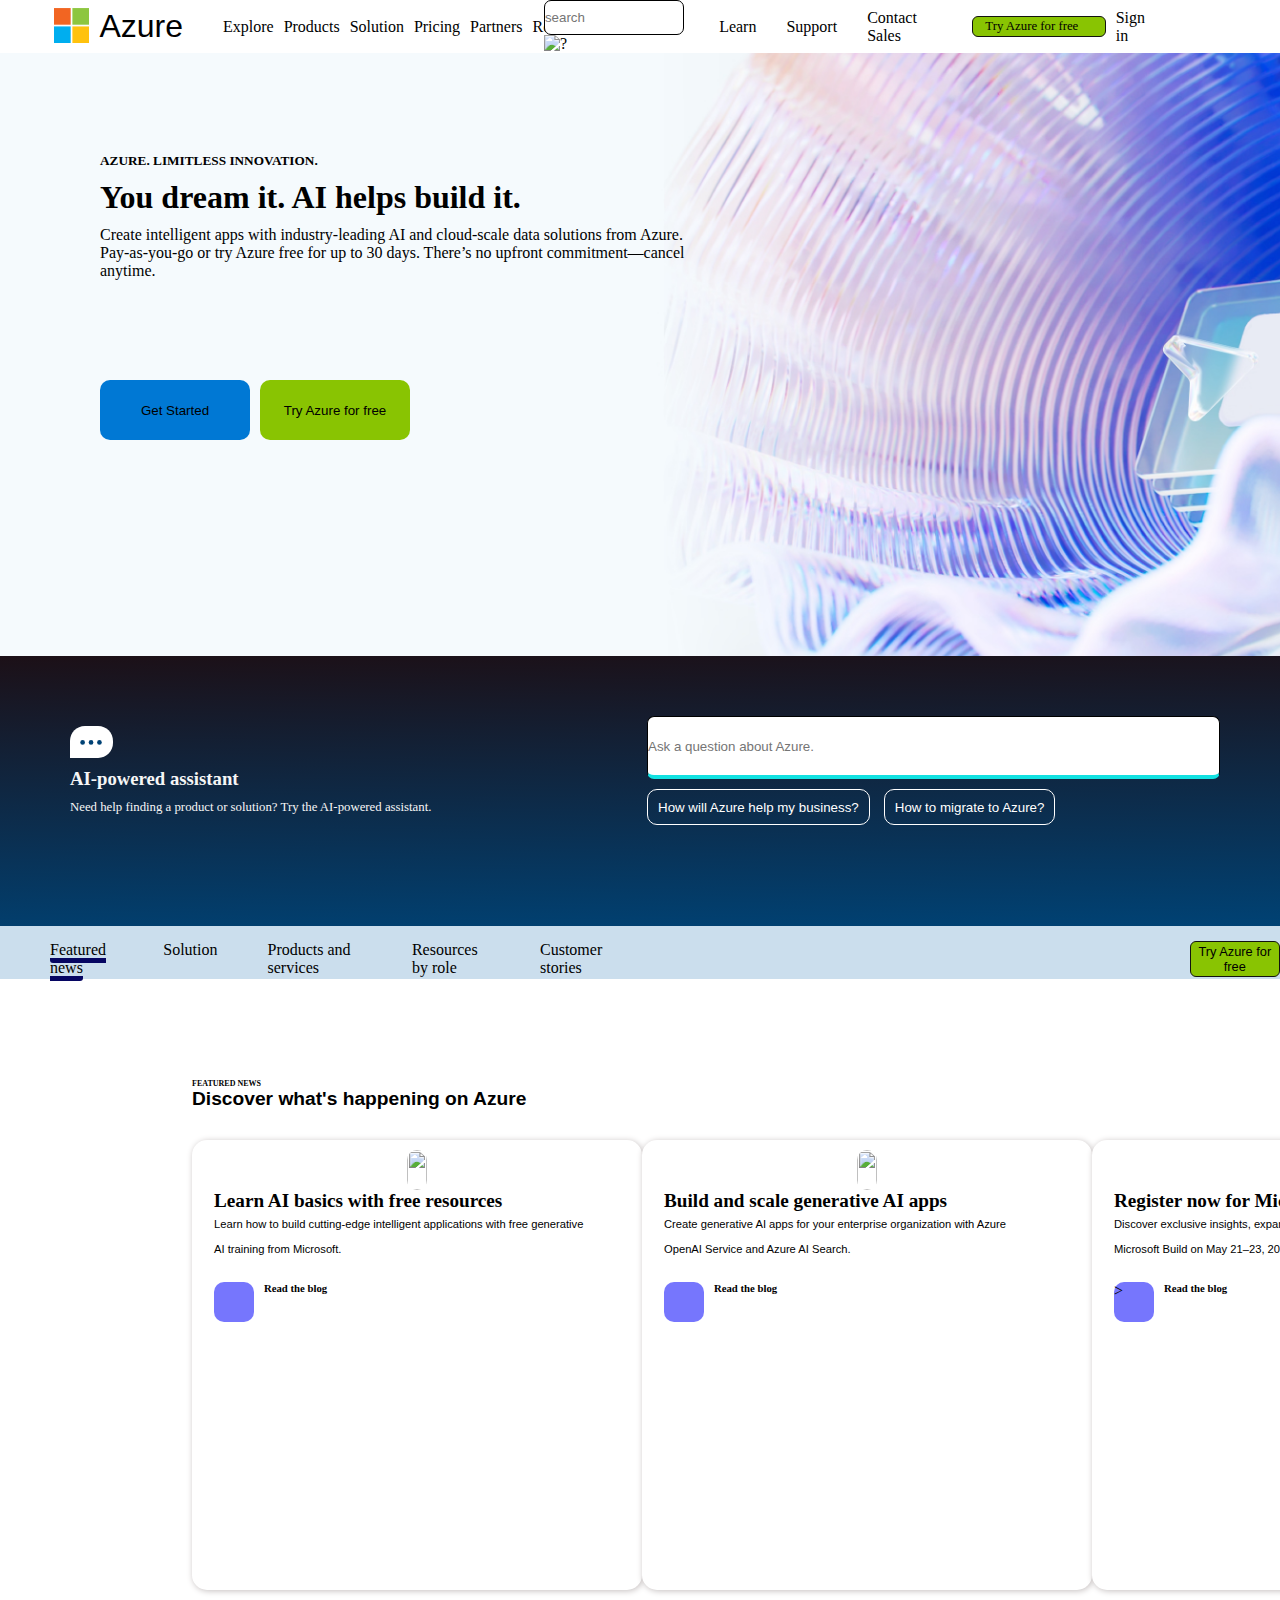
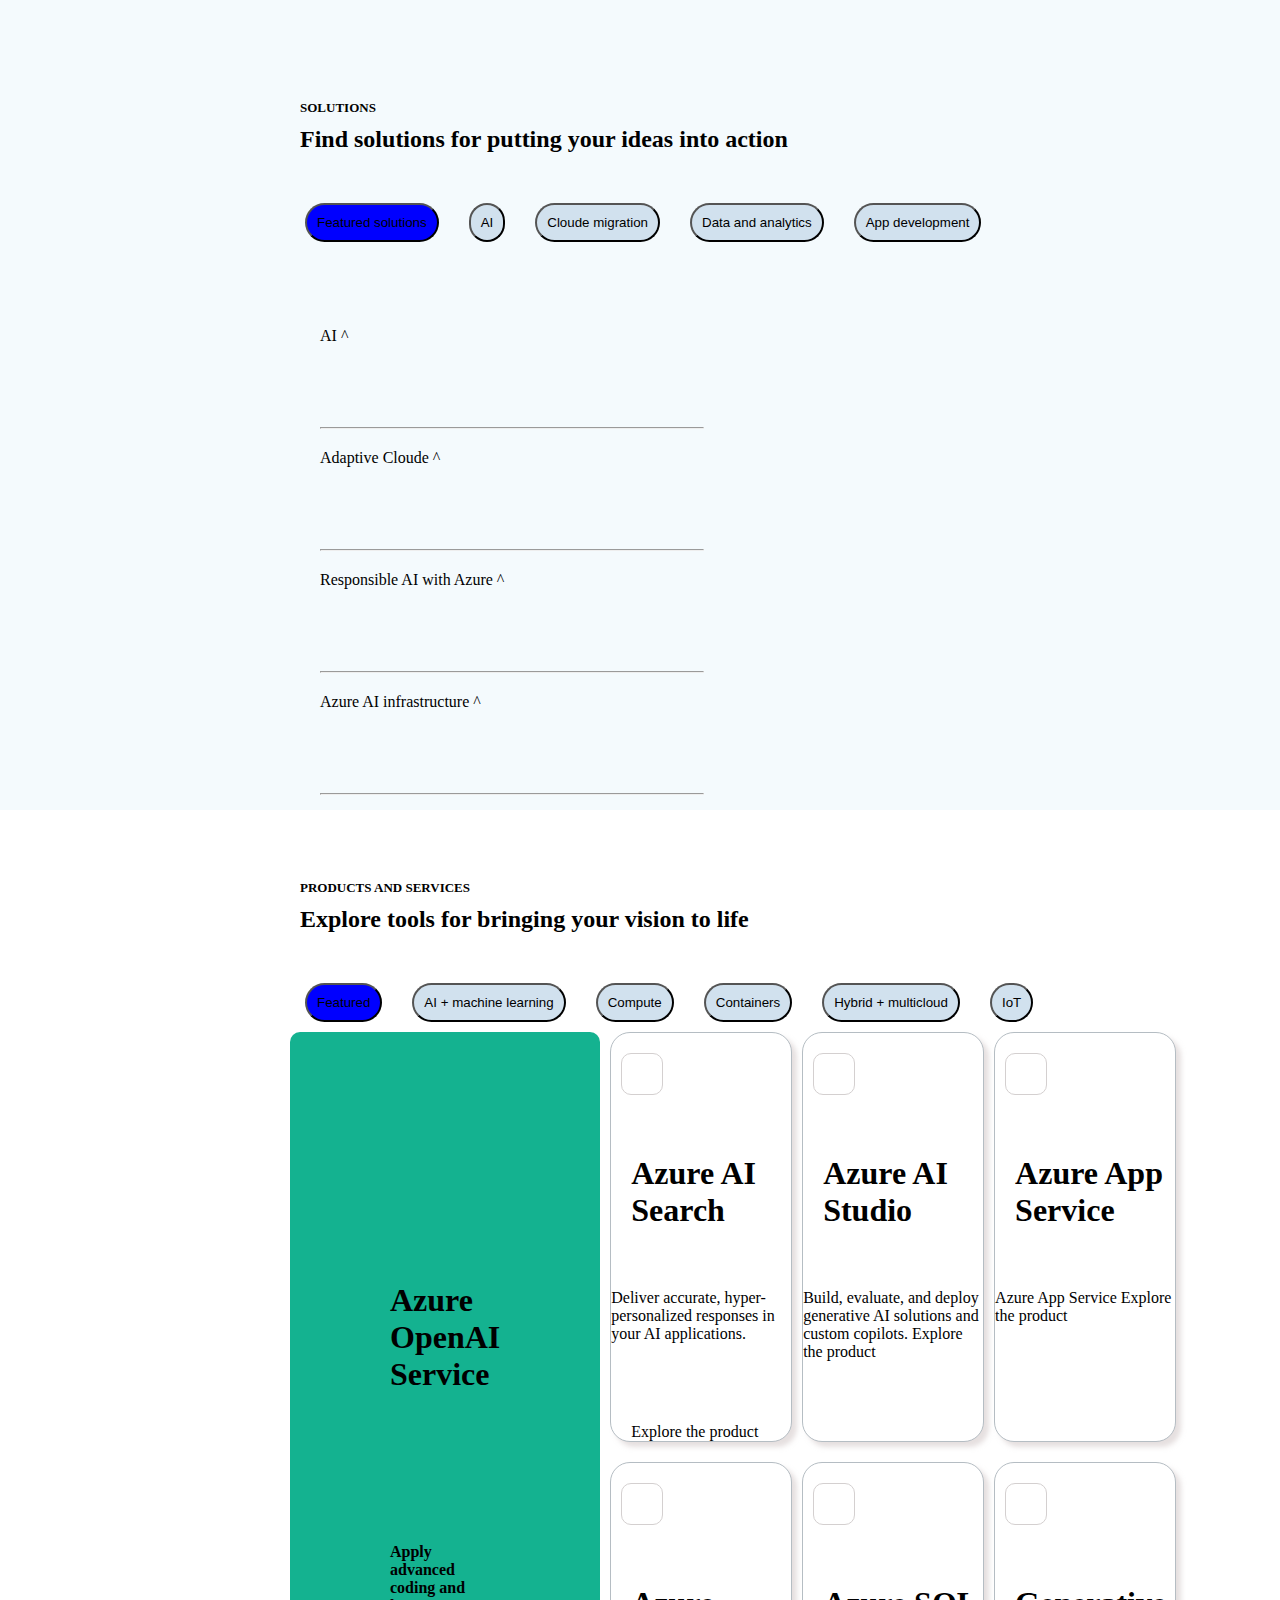
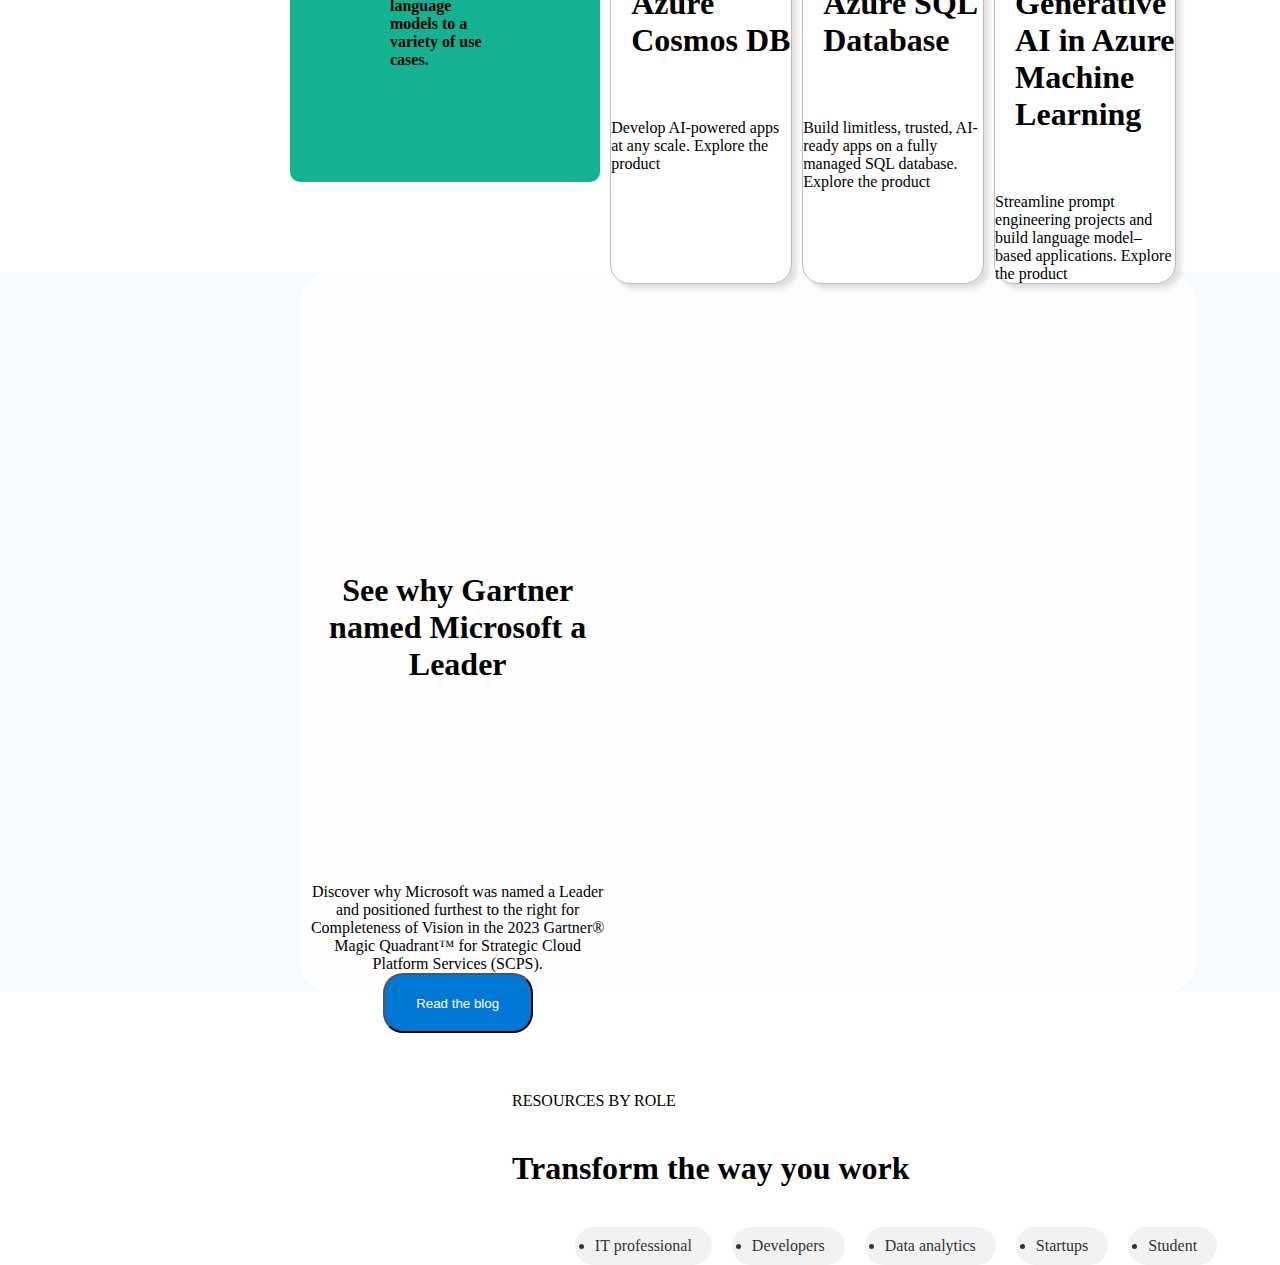
==== index.html @ a3376de7 "second" ====
<html lang="en">
  <head>
    <meta charset="UTF-8" />
    <meta name="viewport" content="width=device-width, initial-scale=1.0" />
    <link rel="stylesheet" href="./style.css" />
    <title>Document</title>
  </head>  <body>
    <header>
    
        <div class="left">
          <div class="logo">
            <a href=""
              ><img src="./assets/img/logo.png" alt="" class="logo-img"
            /></a>
            <h1>Azure</h1>
          </div>
          <div>
            <ul class="left-li">
              <a href=""> <li>Explore</li></a>
              <a href=""> <li>Products</li></a>
              <a href=""> <li>Solution</li></a>
              <a href=""> <li>Pricing</li></a>
              <a href=""> <li>Partners</li></a>
              <a href=""><li>Resources</li></a>
            </ul>
          </div>
        </div>
        <div class="right">
          <div class="search">
            <input type="text" name="search" placeholder="search" />
            <img src="" alt="?" />
          </div>
          <div>
            <ul class="right-li">
              <a href=""> <li>Learn</li></a>
              <a href=""><li>Support</li></a>
              <a href=""><li>Contact Sales</li></a>
              <a href="" class="try-azure"><li>Try Azure for free</li></a>
              <a href=""><li>Sign in</li></a>
            </ul>
          </div>
        </div>
    </header>


    <section class="banner">
      <div class="banner-text">
        <h5>AZURE. LIMITLESS INNOVATION. </h6>
          <h1>You dream it. AI helps build it.</h1>
          <p> Create intelligent apps with industry-leading AI and cloud-scale data solutions from Azure. Pay-as-you-go or try Azure free for up to 30 days. There’s no upfront commitment—cancel anytime.
          </p>
    <div class="buttons">
      <div class="start">
        <button>Get Started</button>
      </div>
      <div class="try">
        <a href=""> <button> Try Azure for free</button></a>
      
      </div>
      </div>
     
</div>
    </section>


  <section class="ai-chat">
    <div class="ai-left">
  <img src="./assets/img/AI-icon-white.svg" alt="">
      <h3>
        AI-powered assistant
        </h3>
        <p>
          Need help finding a product or solution? Try the AI-powered assistant. 
        </p>
    </div>
<div class="ai-right">
  <input type="text"class="chat-box" placeholder="Ask a question about Azure.">
  <div class="chat-button" >
    <button >How will Azure help my business?</button>
    <button>How to migrate to Azure?</button>
  </div>
</div>
  </section>


<div class="sticky-nav-div">
  <nav class="sticky-nav">
<ul>
  <li ><a href="" style="border-bottom: rgb(6, 6, 98) solid 5px;border-radius: 3px;">Featured news</a></li>
  <li><a href="">Solution</a></li>
  <li><a href="">Products and services</a></li>
  <li><a href="">Resources by role</a></li>  
  <li><a href="">Customer stories</a></li>
  <button>
    Try Azure for free
  </button>
</ul>
  </nav>
</div>


<!-- <section class="news">
<div class="content">
  <div class="title">

    <h3>FEATURED NEWS</h3>
    <h1>Discover what's happening on Azure</h1>
  </div>
<div class="news-list">

  <div class="news-card-container">
  <div class="news-content">
    <div>
      <img src="https://cdn-dynmedia-1.microsoft.com/is/image/microsoftcorp/Desktop-FeaturedNews-Card1-april-refresh?resMode=sharp2&op_usm=1.5,0.65,15,0&wid=416&hei=178&qlt=100&fmt=png-alpha&fit=constrain" alt="">
    </div>
      <h1>Learn AI basics with free resources</h1>
      <p> Learn how to build cutting-edge intelligent applications with free generative AI training from Microsoft.</p>
      <div class="news-read">
          <a href=""></a>
          <h3>Read the blog</h3>
      </div>
    </div>
  <div class="news-content">
     <div>
      <img src="https://cdn-dynmedia-1.microsoft.com/is/image/microsoftcorp/Desktop-FeaturedNews-Card2-april-refresh?resMode=sharp2&op_usm=1.5,0.65,15,0&wid=416&hei=178&qlt=100&fmt=png-alpha&fit=constrain" alt="">
    </div>
       <h1> Build and scale generative AI apps</h1>
       <p>Create generative AI apps for your enterprise organization with Azure OpenAI Service and Azure AI Search. </p>
       <div class="news-read">
                  <a href=""></a>
            <h3>Read the blog</h3>
        </div>
      </div>
<div class="news-content">
  <div>
    <img src="https://cdn-dynmedia-1.microsoft.com/is/image/microsoftcorp/Desktop-FeaturedNews-Card3-april-refresh?resMode=sharp2&op_usm=1.5,0.65,15,0&wid=832&hei=357&qlt=100&fmt=png-alpha&fit=constrain" alt="">
  </div>
  <h1>      Register now for Microsoft Build
  </h1>
  <p>Discover exclusive insights, expand your skillset, and grow your network at Microsoft Build on May 21–23, 2024</p>
  <div class="news-read">
    <a href=""></a>
<h3>Read the blog</h3>
</div>
</div>

  </div>
  </div>
</div>
</div>
</section> -->

<section class="news-section" >
  <div class="contents">
      <div  class="title">
          <h3>FEATURED NEWS</h3>
          <h1>Discover what's happening on Azure</h1>
      </div>
          <div class="news-list">
              <div class="container">
                  <div>
                    <img src="https://cdn-dynmedia-1.microsoft.com/is/image/microsoftcorp/Desktop-FeaturedNews-Card1-april-refresh?resMode=sharp2&op_usm=1.5,0.65,15,0&wid=416&hei=178&qlt=100&fmt=png-alpha&fit=constrain" alt="">
                  </div>
                  <div class="news-content">
                      <h1>Learn AI basics with free resources</h1>
                      <p> Learn how to build cutting-edge intelligent applications with free generative AI training from Microsoft.</p>
                      <div class="news-read">
                          <a href=""></a>
                          <h3>Read the blog</h3>
                      </div>
                  </div>
                  
                  
              </div>
              <div class="container">
                  <div>
                    <img src="https://cdn-dynmedia-1.microsoft.com/is/image/microsoftcorp/Desktop-FeaturedNews-Card2-april-refresh?resMode=sharp2&op_usm=1.5,0.65,15,0&wid=416&hei=178&qlt=100&fmt=png-alpha&fit=constrain" alt="">
                  </div>
                  <div class="news-content">
                      <h1>
                        Build and scale generative AI apps
                        </h1>
                      <p> Create generative AI apps for your enterprise organization with Azure OpenAI Service and Azure AI Search. </p>
                      <div class="news-read">
                          <a href=""></a>
                          <h3>Read the blog</h3>
                      </div>
                  </div>
                  
                  
              </div>
              <div class="container">
                  <div>
                    <img src="https://cdn-dynmedia-1.microsoft.com/is/image/microsoftcorp/Desktop-FeaturedNews-Card3-april-refresh?resMode=sharp2&op_usm=1.5,0.65,15,0&wid=832&hei=357&qlt=100&fmt=png-alpha&fit=constrain" alt="">
                  </div>
                  <div class="news-content">
                      <h1>
                        Register now for Microsoft Build
                        </h1>
                      <p>  Discover exclusive insights, expand your skillset, and grow your network at Microsoft Build on May 21–23, 2024. .</p>
                      <div class="news-read">
                          <a href="" >></a>
                          <h3>Read the blog</h3>
                      </div>
                  </div>
                  
                  
              </div>
          </div>
          
  </div>
</section>


<section class="solution">
<div class="solution-title">
  <h3>SOLUTIONS</h3>
<h2>Find solutions for putting your ideas into action</h2>
</div>
<ul>
  <li><button class="clrbtn">Featured solutions</button></li>
  <li><button>AI</button></li>
  <li><button>Cloude migration</button></li>
  <li><button>Data and analytics</button></li>
  <li><button>App development</button>
  </li>
</ul>

<div class="solution-container">
  <ul class="column-li">
    <li>AI ^</li>
    <hr>
    <li>Adaptive Cloude ^</li>
    <hr>
    <li>Responsible AI with Azure ^</li>
    <hr>
    <li>Azure AI infrastructure ^</li>
    <hr>
  </ul>
  <div class="img-div">
  </div>
</div>
<!-- view all kither he baai??? -->
</section>

<section class="products-service">

  <div class="product-title">
    <h3>PRODUCTS AND SERVICES</h3>
  <h2>Explore tools for bringing your vision to life</h2>
  </div>
  <ul>
    <li><button class="clrbtn">Featured</button></li>
    <li><button>AI + machine learning</button></li>
    <li><button>Compute</button></li>
    <li><button>Containers</button></li>
    <li><button>Hybrid + multicloud</button>
    </li>
  
    <li><button>IoT</button></li>
  </ul>
<div class="main-div">
          <div class="div-left">
              <div class="divl">
              
    <h1>Azure OpenAI Service</h1>
    <h4>Apply advanced coding and language models to a variety of use cases. </h4>
               </div>
              </div>
<div class="div-right">
  <div class="divr">
    <img src="https://cdn-dynmedia-1.microsoft.com/is/content/microsoftcorp/Products-Icon-AzureAISearch?resMode=sharp2&op_usm=1.5,0.65,15,0&qlt=85" alt="">
  <h1>
    Azure AI Search
    </h1>
    Deliver accurate, hyper-personalized responses in your AI applications. 

   <div class="explore">
    <a href="" class="explore">Explore the product</a>
   </div>
  </div>
  <div class="divr">
    <img src="https://cdn-dynmedia-1.microsoft.com/is/content/microsoftcorp/Products-Icon-AzureAIStudio?resMode=sharp2&op_usm=1.5,0.65,15,0&qlt=85" alt="">
  <h1>
    
Azure AI Studio

    </h1>
    Build, evaluate, and deploy generative AI solutions and custom copilots.   <a href="">Explore the product</a>
  </div>
  <div class="divr">
    <img src="https://cdn-dynmedia-1.microsoft.com/is/content/microsoftcorp/Products-Icon-AzureAppService?resMode=sharp2&op_usm=1.5,0.65,15,0&qlt=85" alt="">
  <h1>
Azure App Service
    </h1>

    Azure App Service
    <a href="">Explore the product</a>
  </div>
  <div class="divr">
    <img src="https://cdn-dynmedia-1.microsoft.com/is/content/microsoftcorp/Products-Icon-AzureCosmosDB?resMode=sharp2&op_usm=1.5,0.65,15,0&qlt=85" alt="">
  <h1>

    Azure Cosmos DB
  </h1>
  Develop AI-powered apps at any scale. 
    <a href="">Explore the product</a>
  </div>
  <div class="divr">
    <img src="https://cdn-dynmedia-1.microsoft.com/is/content/microsoftcorp/Products-Icon-AzureSQLDB?resMode=sharp2&op_usm=1.5,0.65,15,0&qlt=85" alt="">
  <h1>
    Azure SQL Database
    </h1>
    Build limitless, trusted, AI-ready apps on a fully managed SQL database.   <a href="">Explore the product</a>
  </div>
  <div class="divr">
    <img src="https://cdn-dynmedia-1.microsoft.com/is/content/microsoftcorp/Products-Icon-AzureMachineLearning?resMode=sharp2&op_usm=1.5,0.65,15,0&qlt=85" alt="">
  <h1>
    Generative AI in Azure Machine Learning
      </h1>
      Streamline prompt engineering projects and build language model–based applications.   <a href="">Explore the product</a>

  </div>
</div>
</div>

</section>
<section class="section-leader">
  <div class="leader">
<div class="lead-left">

<h1>
  See why Gartner named Microsoft a Leader

  </h1>
  Discover why Microsoft was named a Leader and positioned furthest to the right for Completeness of Vision in the 2023 Gartner® Magic Quadrant™ for Strategic Cloud Platform Services (SCPS). 
<button>
  Read the blog
</button>
</div>
<div class="lead-right"></div>

</div>
</section>

<section class="mid-nav">
  RESOURCES BY ROLE 
  <h1>Transform the way you work</h1>
<ul>
<a href=""><li>IT professional</li></a>
<a href=""><li>Developers</li></a>
<a href=""><li>Data analytics</li></a>
<a href=""><li>Startups</li></a>
<a href=""><li>Student</li></a>
</ul>

</section>





  </body>
</html>
















<!-- <div class="card-section">
<div class="headtxt">
  <h6> FEATURED NEWS</h6>
  <h2>
    Discover what’s happening on Azure</h2>
</div>
<div class="cards">
  <div class="card card1">
    <img src="https://cdn-dynmedia-1.microsoft.com/is/image/microsoftcorp/Desktop-FeaturedNews-Card1-april-refresh?resMode=sharp2&op_usm=1.5,0.65,15,0&wid=416&hei=178&qlt=100&fmt=png-alpha&fit=constrain" alt="">
  <h5>
    Learn AI basics with free resources
    </h5>
    <p>
      Learn how to build cutting-edge intelligent applications with free generative AI training from Microsoft.
      </p>
      <div class="card-btn">
        <button>></button>
        <p>Read the blog</p>
      </div>
  </div>
  <div class="card card2">
     <img src="https://cdn-dynmedia-1.microsoft.com/is/image/microsoftcorp/Desktop-FeaturedNews-Card2-april-refresh?resMode=sharp2&op_usm=1.5,0.65,15,0&wid=416&hei=178&qlt=100&fmt=png-alpha&fit=constrain" alt="">
     <h5>
      Build and scale generative AI apps </h5>
     
    <p>Create generative AI apps for your enterprise organization with Azure OpenAI Service and Azure AI Search. </p>
    <div class="card-btn">
      <button>></button>
      <p>Read the blog</p>
    </div>
    </div>
  <div class="card card3">
    <img src="https://cdn-dynmedia-1.microsoft.com/is/image/microsoftcorp/Desktop-FeaturedNews-Card3-april-refresh?resMode=sharp2&op_usm=1.5,0.65,15,0&wid=832&hei=357&qlt=100&fmt=png-alpha&fit=constrain" alt="">

    <h5>
      Register now for Microsoft Build
      </h5>
      <p>Discover exclusive insights, expand your skillset, and grow your network at Microsoft Build on May 21–23, 2024</p>
      <a href=""><div class="card-btn">
        <button>></button>
        <p>Read the blog</p>
      </div></a>
    </div>
  
</div>


</div> -->
---- style.css ----
*{
  padding: 0;
  margin: 0;
}
:root{
 --bg:  #ffffff;
}




body{
  margin: 0;
  padding: 0;
background-color: #ffffff;
}

a{
  text-decoration: none;
  color: rgb(0, 0, 0);
}





.logo-img{
  width: 35px;
}

header {
  width: 100%;
  max-height: 70px;
  min-height: 50px;
  display: flex;
  justify-content: space-between;
  background-color: var(--bg);


  
}
.left {
  display: flex;
  align-items: center;
}
.left-li{
  display: flex;
  list-style: none;
}
.left-li li{
  padding-left: 10px;
}

.logo{
  display: flex;
  margin-left: 10%;
}
.logo h1 {
  font: size 1rem;
  margin-left: 10px;
  margin-right: 30px;
  font-family: 'Lucida Sans', 'Lucida Sans Regular', 'Lucida Grande', 'Lucida Sans Unicode', Geneva, Verdana, sans-serif;
  font-weight: normal;
  color: black;
}







.right{
  display: flex;
  align-items: center;
}
.right-li{
  display: flex;
  align-items: center;
  list-style: none;
  margin-right: 100px;
}
.right-li li{
  margin-left: 10px;
  margin-right: 20px;
}
.right .search input{
  width: 140px;
  height: 35px;
  border: solid 1px;
  border-radius: 7px;
  position: relative;
}
.try-azure{
padding: 2px;
  background: #89c402;
  border: #12130f solid 0.1px;
  border-radius: 6px;
  width: 130px;
  font-size: .8rem;
}



.banner {
  position: relative;
  max-width: 100%;
  min-width: 90%;
  height: 503px;
  background-image:  url(/assets/img/banner.avif);
  background-repeat: no-repeat;
  background-position: center left;
  background-size: cover;
  display: flex;
  flex-direction: column;
  padding-top: 100px;
  padding-left: 100px;
}
.banner h1{
  font-size: 2em;
  font-weight: 600;
  margin-top: 10px;
  margin-bottom: 10px;
}

.banner-text{
  height: 100px;
  width:50%;
}
.banner-text .buttons{
  padding-top: 100px;
  display: flex;


}

.banner-text .buttons .start{
  margin-right: 10px;

}
.banner-text .buttons  button{
height: 60px;
width: 150px;
border: transparent solid 1px;
border-radius: 10px;
}
.banner-text .buttons .try button{
  background-color: #89c402;

  }
  .banner-text .buttons .start button{
    background-color:  #0078d4;
    }
.ai-chat{
  height: 270px;
  width: 100%;
  background-color: #003864;
  background: linear-gradient( 179deg, rgba(28, 16, 23, 1) 0%, rgba(0, 66, 116, 1) 100% );
  display: grid;
  grid-template-columns: 2fr 2fr;

}
.ai-left
{
padding: 70px;
color: #f6f6f6;
  
}
.ai-left img{
  margin-bottom: 10px;
} 
.ai-left h3{
  margin-bottom:10px ;
}
.ai-left p{
  font-size: 0.8rem;
}

.ai-right{
  padding: 60px;
}
.ai-right .chat-box{
  height: 63px;
  width: 573px;
  border: solid 1px;
border-radius: 7px;
border-bottom: rgb(17, 225, 225) solid 4px;
}
 .chat-button button {
background-color: transparent;
border: white solid 1px;
border-radius: 10px;
height: 36px;
color: white;
margin-top :10px ;
margin-right: 10px;
padding: 10px;
}


.sticky-nav-div{
  background-color: #cbdeed;
  width: 100%;
  height: 53px;

}
 .sticky-nav-div ul{
  list-style: none;
  display: flex;
 
 }
 .sticky-nav-div ul li{
  padding-top: 15px;
  padding-left: 50px;
 }
 .sticky-nav-div ul  button{
  background-color: #89c402;
 margin-left:45%;
 margin-top :15px;
 padding: 2px;
  background: #89c402;
  border: #12130f solid 0.1px;
  border-radius: 6px;
  width: 130px;
  font-size: .8rem;
 }

/* news section */
.news-section {
    
    
  max-width: 100%;
  display: flex;
  flex-direction: column;
  align-items: center;
}

.contents {
  width: 70%;
 
  padding-top: 100px;

}

.title h3 {
  font-size: 0.5em;
}

.title h1 {
  font-size: 1.2em;
  font-family: 'Lucida Sans', 'Lucida Sans Regular', 'Lucida Grande', 'Lucida Sans Unicode', Geneva, Verdana, sans-serif;
  font-weight: 600;

}

.news-list {
  display: grid;
  grid-template-columns: 1fr 1fr 1fr;
  grid-auto-rows: auto;
  
}

.container {
  
  background-color: white;
  border-radius: 15px;
  display: flex;
  flex-direction: column;
  flex-wrap: w;
  width: 430px;
  height: 430px;
  margin-top: 30px;
  padding: 10px;
  align-items: center;
  box-shadow: 1px 1px 6px rgb(196, 190, 190);
}

.container img {
  border-radius: 10px;
  width: 100%;
  margin-bottom: 20px;
}

.news-content {
  display: flex;
  flex-direction: column;
  padding-right: 40px;
  padding-left: 12px;
}

.news-read {
  display: flex;
  flex-direction: row;
  margin-top: 20px;
}

.news-content h1 {
  font-size: 1.2em;
}

.news-content p{
  font-size: 0.7em;
  font-family: 'Segoe UI', Tahoma, Geneva, Verdana, sans-serif;
  line-height: 25px;
}

.news-read a {
  width: 40px;
  height: 40px;
  background-color: rgba(81, 81, 253, 0.788);
  border-radius: 10px;
  margin-right: 10px;
  background-image: url(/assets//right-chevron.png);
  background-repeat: no-repeat;
  background-position: center;
  background-size: 15px;
  margin-bottom: 11px;
  
}

.news-read h3{
  font-size: 0.67em;
  font-weight: 600;
}
/* solution */
.solution{
  height: 700px;
  width: 100%;
  display: flex;
  flex-direction: column;
  padding-top: 100px;
  margin-top: 10px;
background-color: #f4fafd;
}
.solution-title{
  margin-left:300 ;
}

.solution h3{
  margin-bottom: 10px;
  font-size: small;

}

.solution ul{
  display: flex;
  list-style-type: none;
  margin-left: 305px;
  margin-top: 50px;
}
.solution ul li{
  margin-right: 30px;

}
.solution ul li button{
  background-color: #d1e1ee;
  padding: 10px;
  border-radius: 25px;
}



.solution ul li .clrbtn:nth-child(1){
  background-color: blue;
}
.solution-container{
  display: flex;

}





.column-li{
  display: flex;
  flex-direction: column;
  padding: 15px;
  width: 30%;
  
}
.column-li li{
margin-top: 20px;  height: 100px;
}
.column-li li hr{
  opacity: 11.5;
  color: green;
}
.solution-container{
  background-color: f4fafd;
}
.img-div{
  height: 480px;
  width: 28%;
  margin-left:200px;
margin-top: 40px;
  background-image: url(https://cdn-dynmedia-1.microsoft.com/is/image/microsoftcorp/Desktop-Solutions-Featured-Tab1-VideoThumbUpdate?resMode=sharp2&op_usm=1.5,0.65,15,0&wid=1312&hei=1056&qlt=100&fmt=png-alpha&fit=constrain) ;
background-size:contain;
border-radius: 10px;

}


.view-all{

}



.products-services{
  height: 13000px;
  
}

.products-service .product-title{
  margin-left:300 ;
  margin-top: 80px;
}

.products-service h3{
  margin-bottom: 10px;
  font-size: small;

}

.products-service ul{
  display: flex;
  list-style-type: none;
  margin-left: 305px;
  margin-top: 50px;
}
.products-service ul li{
  margin-right: 30px;

}
.products-service ul li button{
  background-color: #d1e1ee;
  padding: 10px;
  border-radius: 25px;
}



.products-service ul li .clrbtn:nth-child(1){
  background-color: blue;
}
.products-service-container{
  display: flex;

}
.main-div{
  height: 750px;
  width: 70%;
  background-color: #fff;
  margin-left: 280px ;
 display: flex;
  
}


.divl{
  background-color: #14b290;
  height: 100%;
  padding: 100px;
  margin-right:10px ;
  margin-top: 10px;
  height: 550px;
border-radius: 10px;
margin-left: 10px;
background-image: url(https://cdn-dynmedia-1.microsoft.com/is/image/microsoftcorp/Desktop-ProductsandServices-Feature-AzureOpenAIService-2x?resMode=sharp2&op_usm=1.5,0.65,15,0&wid=320&hei=606&qlt=100&fmt=png-alpha&fit=constrain);
 background-size: cover; 

}

.divl h1 ,h4{
  margin-top: 150px;

}



.div-right{
  display: grid;
  grid-template-columns:1fr 1fr 1fr;
  gap: 10px;
}


.divr{
 margin-top: 10px;
 border: #b5bdc3 solid 1px;
border-radius: 20px;
  background-color:#fff;

  box-shadow: 5px 5px 5px 0px rgba(206, 193, 193, 0.5);
}

.divr img {
  margin-top: 20px;
  margin-left: 10px;
  padding: 20px;
  border: rgb(212, 208, 208) solid 1px;
  border-radius: 10px;
}

.divr h1{
padding-top: 60px;
padding-left: 20px;
margin-bottom :60px; ;
}

.explore{
margin-top: 80px;
margin-bottom:0 ;
margin-left: 10px;
}







.div-left{
  
  height: 750px;
}



.section-leader{
  background-color:#f4fafd ;
  width: 100%;
}


.leader {
  height: 720px;
  width: 70%;
  margin-top: 100px;
  margin-left: 300px;
  background-color:fefefe;
  border-radius: 30px;
  display: flex;
}

.lead-left{
background-color: #fefefe;
  height:58.5%;
  width: 50%;
padding-top:300px ;
padding-left :10px ;
border-radius: 100px;
text-align: center;
}
.lead-left h1{
  margin-bottom: 200px;
}
.lead-left button{
height: 60px;
width: 150px;
background-color: rgb(0, 120, 212);
color: white;
border-radius: 20px;
}



.lead-right{
 background-size: cover;
background-image: url(https://cdn-dynmedia-1.microsoft.com/is/image/microsoftcorp/gartner-accouncement-1_newimage?resMode=sharp2&op_usm=1.5,0.65,15,0&wid=656&hei=492&qlt=100&fmt=png-alpha&fit=constrain);
height: 100%;
width: 100%;
border-radius: 100px;
}



.mid-nav{
  align-items: center;
margin-left: 40%;
height: 100px;
margin-top: 100px;
}



.mid-nav h1{
  margin-top: 40px;
  margin-bottom: 40px;
}



.mid-nav  ul {
  display: flex;
  justify-content: center;
}


.mid-nav ul a{
  display: inline-block;
  padding: 10px 20px;
  margin: 0 10px;
  background-color: #f2f2f2;
  color: #333;
  text-decoration: none;
  border-radius: 20px;
  transition: background-color 0.3s ease;
}
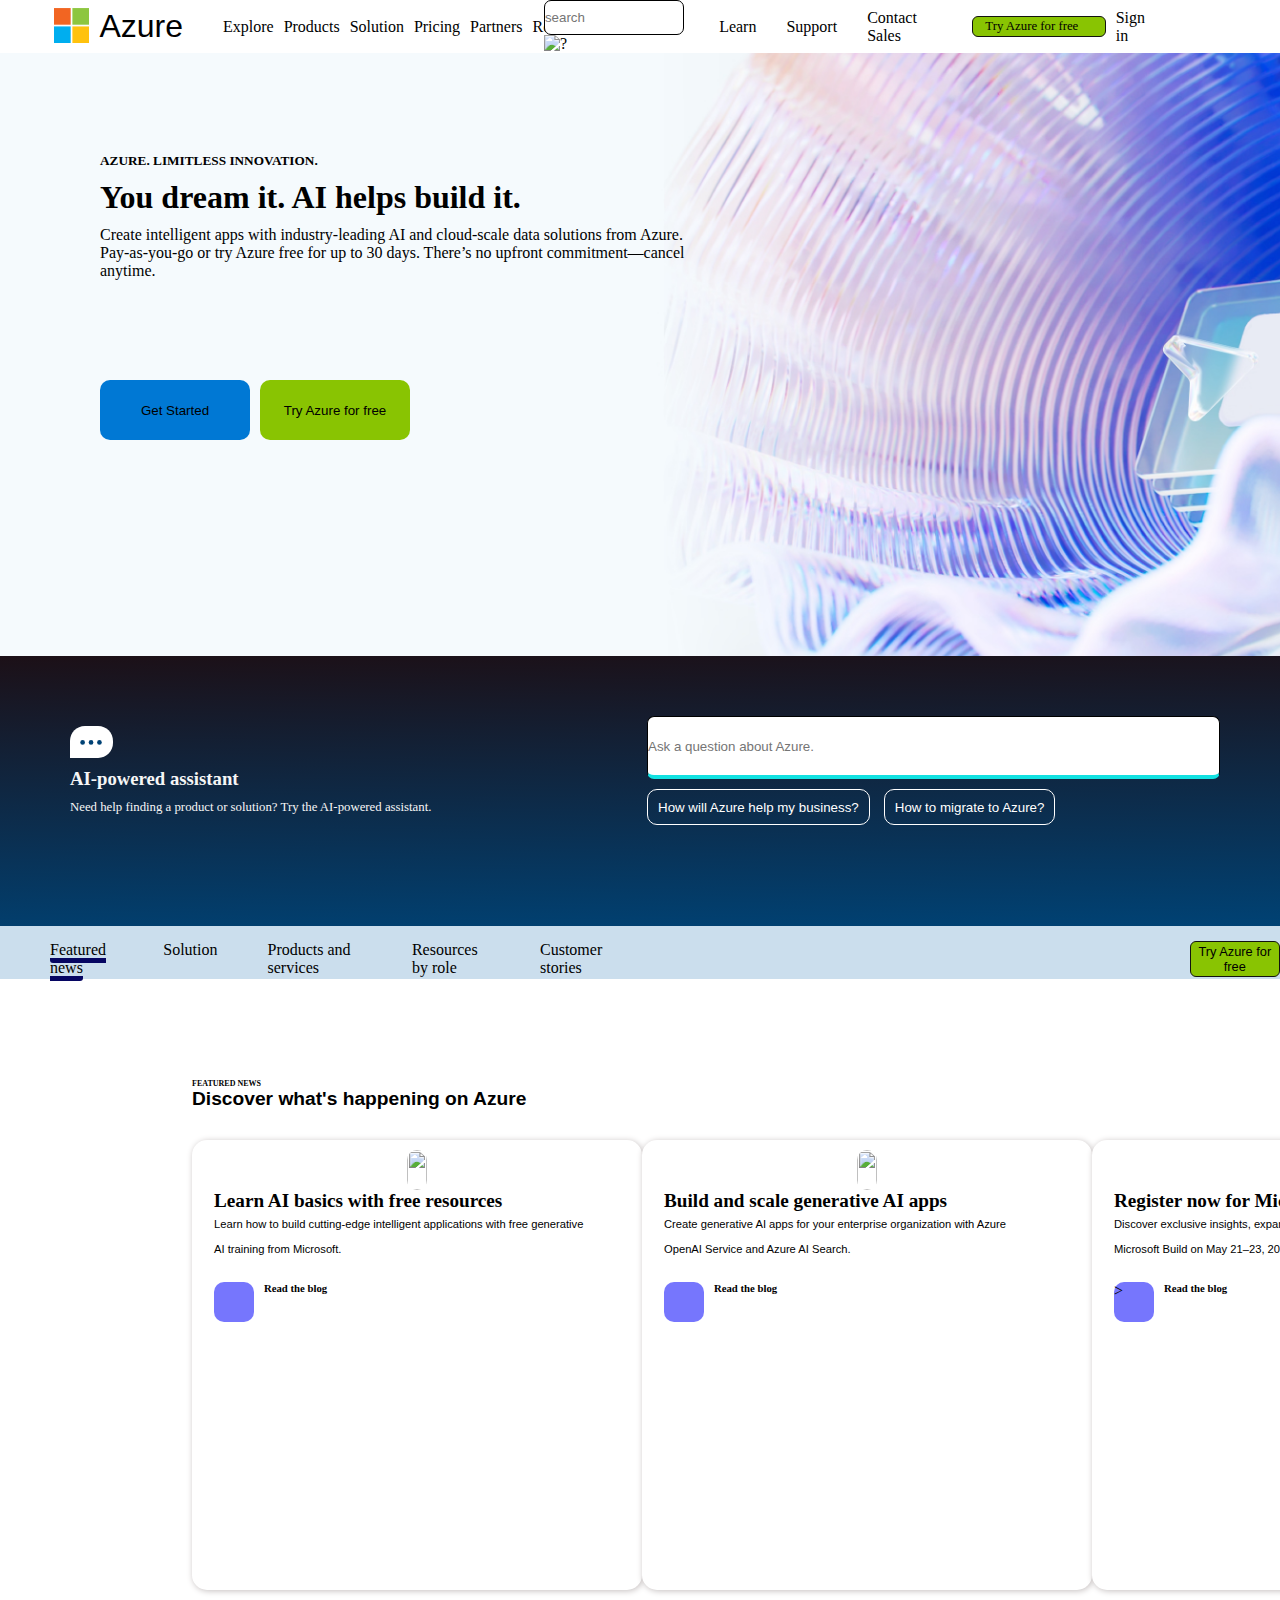
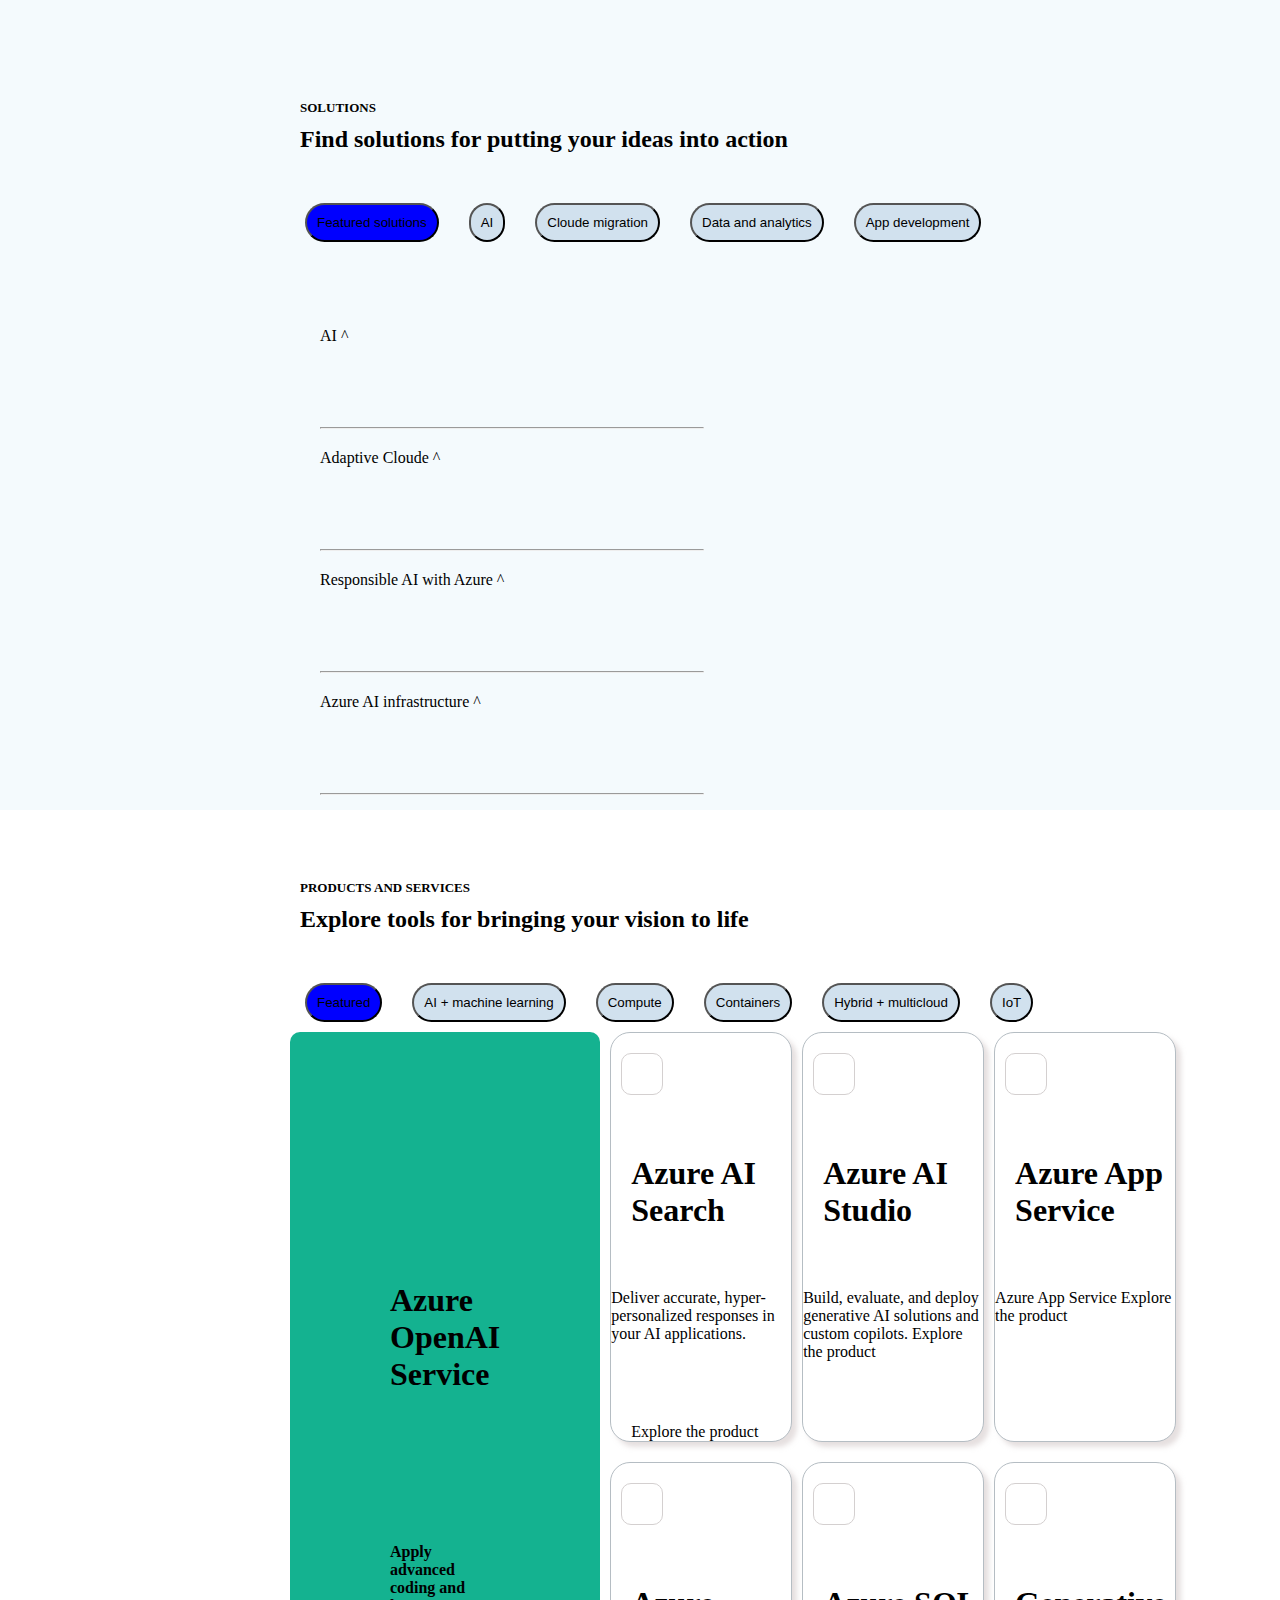
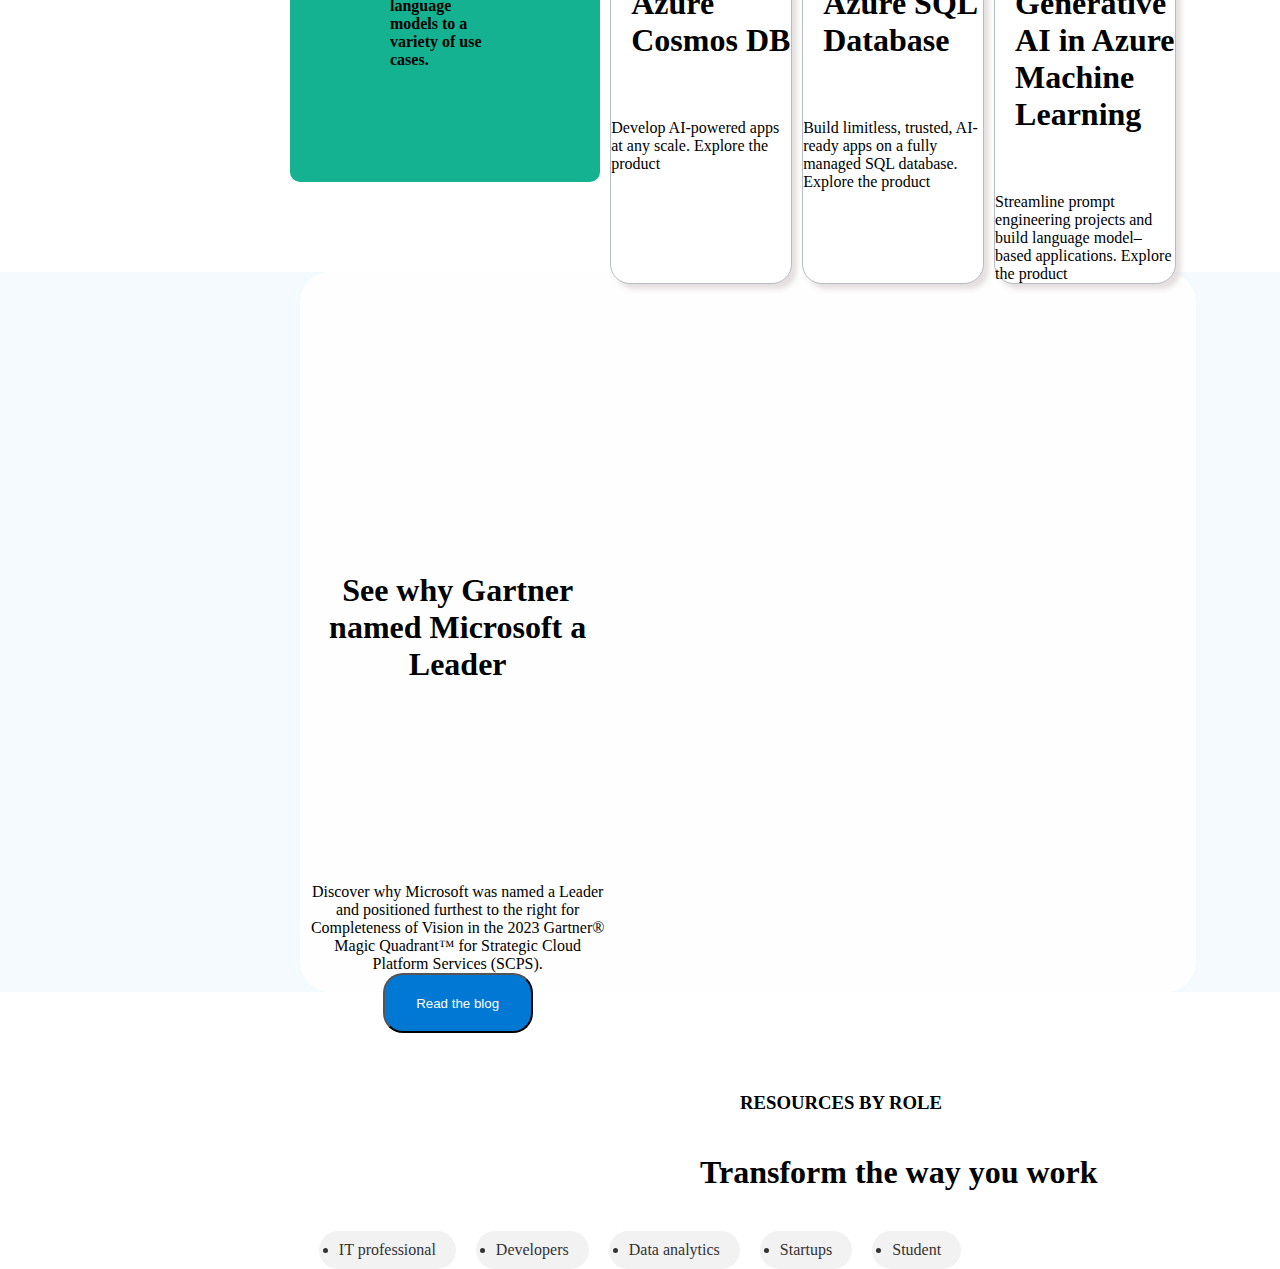
==== commit 80fee8e8: "optimize-div" ====
--- a/index.html
+++ b/index.html
@@ -344,8 +344,10 @@
 </section>
 
 <section class="mid-nav">
-  RESOURCES BY ROLE 
+ <div class="tdt">
+  <h3>RESOURCES BY ROLE </h3>
   <h1>Transform the way you work</h1>
+ </div>
 <ul>
 <a href=""><li>IT professional</li></a>
 <a href=""><li>Developers</li></a>
@@ -354,8 +356,13 @@
 <a href=""><li>Student</li></a>
 </ul>
 
-</section>
-
+
+</section>
+
+<section class="optimize-div">
+
+
+</section>
 
 
 
--- a/style.css
+++ b/style.css
@@ -578,11 +578,15 @@
 
 .mid-nav{
   align-items: center;
-margin-left: 40%;
 height: 100px;
 margin-top: 100px;
 }
-
+.mid-nav .tdt{
+margin-left:700px ;
+}
+.mid-nav .tdt h3{
+  margin-left:40px ;
+  } 
 
 
 .mid-nav h1{
